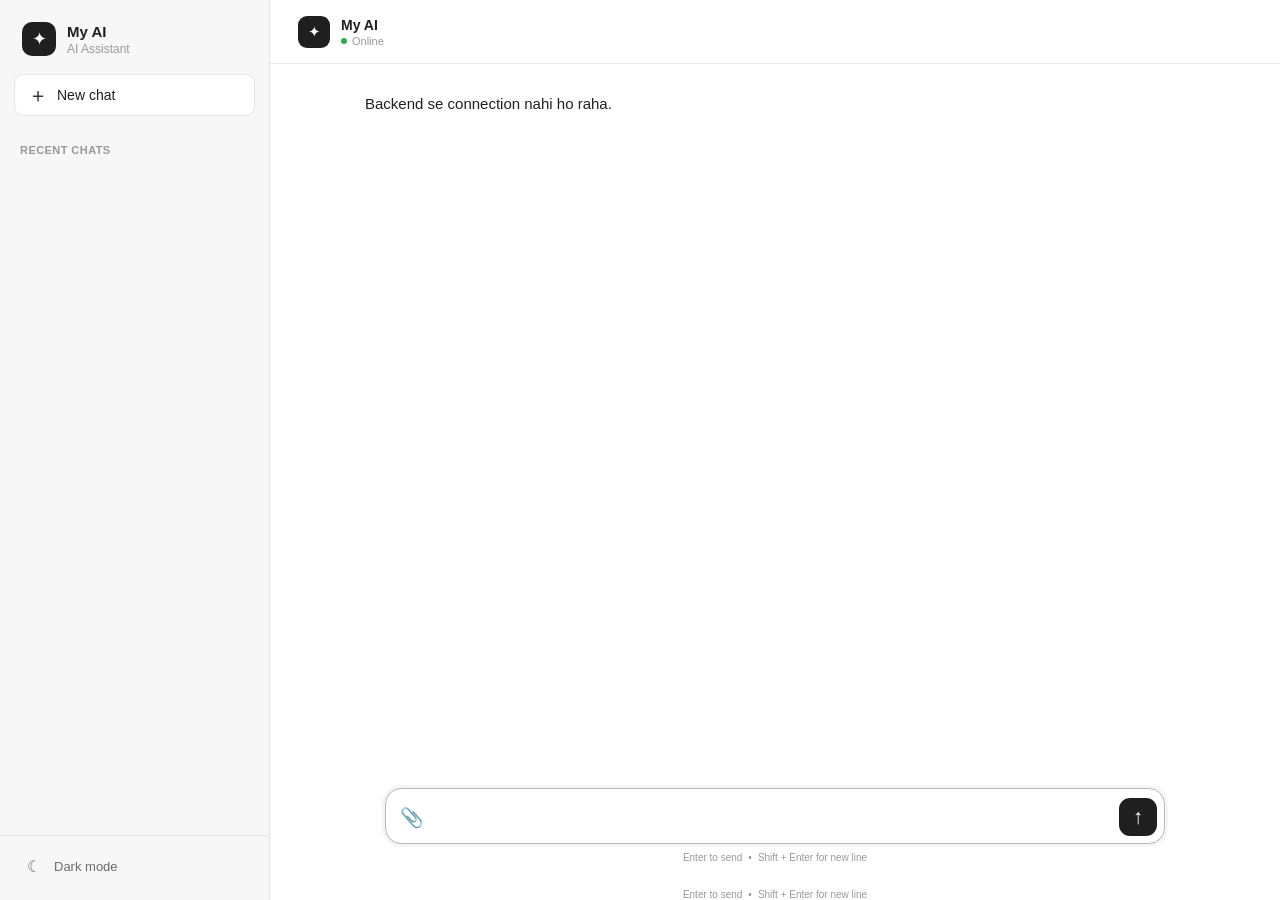
==== frontend/index.html @ a1590f0d "updatefile" ====
<!DOCTYPE html>
<html lang="en">

<head>
    <meta charset="UTF-8">
    <meta name="viewport" content="width=device-width, initial-scale=1.0">

    <title>My AI</title>

    <link rel="stylesheet" href="style.css">
</head>

<body>

<div class="app">

    <!-- SIDEBAR -->
    <aside class="sidebar">

        <div class="sidebar-top">

            <div class="brand">
                <div class="brand-icon">✦</div>

                <div>
                    <div class="brand-name">My AI</div>
                    <div class="brand-subtitle">AI Assistant</div>
                </div>
            </div>

            <button id="newChatButton" class="new-chat-button">
                <span>＋</span>
                <span>New chat</span>
            </button>

        </div>

        <div class="history-section">

            <div class="history-label">
                Recent chats
            </div>

            <div id="chatHistory" class="chat-history"></div>

        </div>

        <div class="sidebar-bottom">

            <button id="themeButton" class="sidebar-action">
                <span id="themeIcon">☾</span>
                <span id="themeText">Dark mode</span>
            </button>

        </div>

    </aside>


    <!-- MAIN -->
    <section class="chat-section">

        <!-- HEADER -->
        <header class="header">

            <div class="header-left">

                <div class="assistant-avatar">
                    ✦
                </div>

                <div>
                    <div class="header-title">
                        My AI
                    </div>

                    <div class="online-status">
                        <span class="status-dot"></span>
                        Online
                    </div>
                </div>

            </div>

        </header>


        <!-- CHAT -->
        <main id="chatBox" class="chat-box">

            <div class="welcome-container">

                <div class="welcome-icon">
                    ✦
                </div>

                <h1>How can I help you?</h1>

                <p>
                    Ask me anything, write code, explain concepts,
                    or help solve a problem.
                </p>

            </div>

        </main>


       <!-- INPUT -->
<div class="input-wrapper">

    <div
        class="image-preview-container"
        id="imagePreviewContainer">
    </div>

    <div class="input-container">

        <button
            id="attachButton"
            class="attach-button"
            type="button"
            aria-label="Upload image"
            title="Upload image">
            📎
        </button>

        <input
            type="file"
            id="imageInput"
            accept="image/png,image/jpeg,image/webp"
            hidden
        >

        <textarea
            id="messageInput"
            rows="1"
            placeholder="Message My AI..."
            autocomplete="off">
        </textarea>

        <button
            id="sendButton"
            class="send-button"
            type="button"
            aria-label="Send message">
            ↑
        </button>

    </div>

    <div class="input-hint">
        <span>Enter to send</span>
        <span>•</span>
        <span>Shift + Enter for new line</span>
    </div>

</div>

            <!-- HINT -->
            <div class="input-hint">
                <span>Enter to send</span>
                <span>•</span>
                <span>Shift + Enter for new line</span>
            </div>

        </div>

    </section>

</div>


<script src="script.js"></script>

</body>
</html>
---- frontend/style.css ----
/* =========================================
   MY AI - COMPLETE UI
========================================= */

* {
    box-sizing: border-box;
}

:root {
    --bg: #ffffff;
    --sidebar: #f7f7f8;
    --surface: #ffffff;
    --surface-soft: #f5f5f5;
    --border: #e5e5e5;
    --border-soft: #eeeeee;

    --text: #1f1f1f;
    --text-secondary: #6b6b6b;
    --text-muted: #999999;

    --accent: #1f1f1f;
    --accent-text: #ffffff;

    --user-bg: #f0f0f0;
    --ai-bg: transparent;

    --code-bg: #171717;
    --code-header: #222222;
    --code-text: #eeeeee;

    --shadow: 0 1px 3px rgba(0, 0, 0, 0.06);
}

body.dark {
    --bg: #212121;
    --sidebar: #171717;
    --surface: #212121;
    --surface-soft: #2a2a2a;
    --border: #353535;
    --border-soft: #303030;

    --text: #eeeeee;
    --text-secondary: #aaaaaa;
    --text-muted: #777777;

    --accent: #eeeeee;
    --accent-text: #171717;

    --user-bg: #303030;
    --ai-bg: transparent;

    --code-bg: #111111;
    --code-header: #1c1c1c;
    --code-text: #eeeeee;

    --shadow: none;
}


/* =========================================
   BODY
========================================= */

html,
body {
    width: 100%;
    height: 100%;
    margin: 0;
    padding: 0;
}

body {
    font-family:
        Inter,
        -apple-system,
        BlinkMacSystemFont,
        "Segoe UI",
        Roboto,
        Helvetica,
        Arial,
        sans-serif;

    background: var(--bg);
    color: var(--text);

    overflow: hidden;

    transition:
        background 0.2s ease,
        color 0.2s ease;
}


/* =========================================
   APP
========================================= */

.app {
    width: 100%;
    height: 100vh;

    display: flex;

    background: var(--bg);
}


/* =========================================
   SIDEBAR
========================================= */

.sidebar {
    width: 270px;
    height: 100vh;

    flex-shrink: 0;

    display: flex;
    flex-direction: column;

    background: var(--sidebar);

    border-right: 1px solid var(--border);

    transition:
        background 0.2s ease,
        border-color 0.2s ease;
}

.sidebar-top {
    padding: 18px 14px 12px;
}


/* =========================================
   BRAND
========================================= */

.brand {
    display: flex;
    align-items: center;

    gap: 11px;

    padding: 4px 8px 18px;
}

.brand-icon {
    width: 34px;
    height: 34px;

    display: flex;
    align-items: center;
    justify-content: center;

    border-radius: 10px;

    background: var(--accent);
    color: var(--accent-text);

    font-size: 18px;
}

.brand-name {
    font-size: 15px;
    font-weight: 650;

    color: var(--text);
}

.brand-subtitle {
    margin-top: 2px;

    font-size: 12px;

    color: var(--text-muted);
}


/* =========================================
   NEW CHAT
========================================= */

.new-chat-button {
    width: 100%;
    height: 42px;

    display: flex;
    align-items: center;

    gap: 9px;

    padding: 0 13px;

    border: 1px solid var(--border);
    border-radius: 9px;

    background: var(--surface);

    color: var(--text);

    font-size: 14px;
    font-weight: 500;

    cursor: pointer;

    transition:
        background 0.15s ease,
        border-color 0.15s ease,
        transform 0.1s ease;
}

.new-chat-button:hover {
    background: var(--surface-soft);
}

.new-chat-button:active {
    transform: scale(0.99);
}

.new-chat-button span:first-child {
    font-size: 20px;
    line-height: 1;
}


/* =========================================
   HISTORY
========================================= */

.history-section {
    flex: 1;

    min-height: 0;

    padding: 8px 10px;

    overflow: hidden;
}

.history-label {
    padding: 8px 10px;

    color: var(--text-muted);

    font-size: 11px;
    font-weight: 650;

    text-transform: uppercase;
    letter-spacing: 0.04em;
}

.chat-history {
    height: calc(100% - 32px);

    overflow-y: auto;

    padding: 0 2px;
}

.chat-history-item {
    width: 100%;

    padding: 10px 11px;

    margin-bottom: 2px;

    border-radius: 8px;

    color: var(--text-secondary);

    font-size: 13px;

    white-space: nowrap;
    overflow: hidden;
    text-overflow: ellipsis;

    cursor: pointer;

    transition:
        background 0.15s ease,
        color 0.15s ease;
}

.chat-history-item:hover {
    background: var(--surface-soft);
    color: var(--text);
}

.chat-history-item.active {
    background: var(--surface-soft);
    color: var(--text);
    font-weight: 500;
}


/* =========================================
   SIDEBAR BOTTOM
========================================= */

.sidebar-bottom {
    padding: 10px 14px 14px;

    border-top: 1px solid var(--border);
}

.sidebar-action {
    width: 100%;

    height: 40px;

    display: flex;
    align-items: center;

    gap: 10px;

    padding: 0 10px;

    border: none;
    border-radius: 8px;

    background: transparent;

    color: var(--text-secondary);

    font-size: 13px;

    cursor: pointer;

    text-align: left;
}

.sidebar-action:hover {
    background: var(--surface-soft);
    color: var(--text);
}

#themeIcon {
    width: 20px;

    text-align: center;

    font-size: 16px;
}


/* =========================================
   MAIN CHAT
========================================= */

.chat-section {
    flex: 1;

    min-width: 0;

    height: 100vh;

    display: flex;
    flex-direction: column;

    background: var(--bg);
}


/* =========================================
   HEADER
========================================= */

.header {
    height: 64px;

    flex-shrink: 0;

    display: flex;
    align-items: center;

    padding: 0 28px;

    border-bottom: 1px solid var(--border);

    background: var(--surface);
}

.header-left {
    display: flex;
    align-items: center;

    gap: 11px;
}

.assistant-avatar {
    width: 32px;
    height: 32px;

    display: flex;
    align-items: center;
    justify-content: center;

    border-radius: 9px;

    background: var(--accent);
    color: var(--accent-text);

    font-size: 15px;
}

.header-title {
    font-size: 14px;
    font-weight: 600;
}

.online-status {
    display: flex;
    align-items: center;

    gap: 5px;

    margin-top: 2px;

    color: var(--text-muted);

    font-size: 11px;
}

.status-dot {
    width: 6px;
    height: 6px;

    border-radius: 50%;

    background: #35a854;
}


/* =========================================
   CHAT BOX
========================================= */

.chat-box {
    flex: 1;

    min-height: 0;

    overflow-y: auto;

    padding: 28px 24px 40px;

    background: var(--bg);
}


/* =========================================
   WELCOME
========================================= */

.welcome-container {
    width: min(680px, 100%);

    margin: 16vh auto 0;

    text-align: center;
}

.welcome-icon {
    width: 48px;
    height: 48px;

    display: flex;
    align-items: center;
    justify-content: center;

    margin: 0 auto 18px;

    border-radius: 14px;

    background: var(--accent);
    color: var(--accent-text);

    font-size: 22px;
}

.welcome-container h1 {
    margin: 0;

    font-size: 28px;
    line-height: 1.2;

    letter-spacing: -0.02em;
}

.welcome-container p {
    margin: 10px auto 0;

    max-width: 500px;

    color: var(--text-secondary);

    font-size: 14px;
    line-height: 1.6;
}


/* =========================================
   MESSAGE
========================================= */

.message {
    width: min(820px, 100%);

    margin: 0 auto 18px;

    font-size: 15px;

    line-height: 1.62;

    word-break: break-word;
}

.user-message {
    width: fit-content;
    max-width: min(720px, 85%);

    margin-left: auto;
    margin-right: max(0px, calc((100% - 820px) / 2));

    padding: 10px 14px;

    border-radius: 15px;

    background: var(--user-bg);

    color: var(--text);
}

.ai-message {
    padding: 0;

    background: var(--ai-bg);

    color: var(--text);
}


/* =========================================
   INPUT WRAPPER
========================================= */

.input-wrapper {
    flex-shrink: 0;

    width: min(820px, 100%);

    margin: 0 auto;

    padding: 8px 20px 18px;

    background: var(--bg);
}


/* =========================================
   IMAGE PREVIEW CONTAINER
========================================= */

.image-preview-container {
    margin-bottom: 8px;

    display: none;
}

.image-preview-container.has-image {
    display: block;
}


/* =========================================
   IMAGE PREVIEW
========================================= */

.image-preview {
    width: fit-content;
    max-width: 320px;

    display: flex;
    align-items: center;

    gap: 9px;

    padding: 7px;

    border: 1px solid var(--border);

    border-radius: 10px;

    background: var(--surface);

    box-shadow: var(--shadow);
}

.image-preview img {
    width: 54px;
    height: 54px;

    object-fit: cover;

    border-radius: 7px;

    display: block;
}

.image-preview-info {
    min-width: 0;

    display: flex;
    align-items: center;

    gap: 8px;
}

.image-preview-info span {
    max-width: 180px;

    overflow: hidden;

    white-space: nowrap;

    text-overflow: ellipsis;

    color: var(--text-secondary);

    font-size: 12px;
}


/* =========================================
   REMOVE IMAGE BUTTON
========================================= */

#removeImageButton {
    width: 26px;
    height: 26px;

    flex-shrink: 0;

    display: flex;
    align-items: center;
    justify-content: center;

    border: none;

    border-radius: 50%;

    background: var(--surface-soft);

    color: var(--text-secondary);

    font-size: 18px;

    line-height: 1;

    cursor: pointer;

    transition:
        background 0.15s ease,
        color 0.15s ease;
}

#removeImageButton:hover {
    background: var(--border);

    color: var(--text);
}


/* =========================================
   INPUT CONTAINER
========================================= */

.input-container {
    min-height: 54px;

    display: flex;
    align-items: flex-end;

    gap: 7px;

    padding: 7px;

    border: 1px solid var(--border);

    border-radius: 16px;

    background: var(--surface);

    box-shadow: var(--shadow);

    transition:
        border-color 0.15s ease,
        box-shadow 0.15s ease;
}

.input-container:focus-within {
    border-color: #b8b8b8;

    box-shadow:
        0 0 0 3px rgba(128, 128, 128, 0.08);
}


/* =========================================
   IMAGE ATTACH BUTTON
========================================= */

.attach-button {
    width: 38px;
    height: 38px;

    flex-shrink: 0;

    display: flex;
    align-items: center;
    justify-content: center;

    border: none;

    border-radius: 11px;

    background: transparent;

    color: var(--text-secondary);

    font-size: 19px;

    cursor: pointer;

    transition:
        background 0.15s ease,
        color 0.15s ease,
        transform 0.1s ease;
}

.attach-button:hover {
    background: var(--surface-soft);

    color: var(--text);
}

.attach-button:active {
    transform: scale(0.94);
}


/* =========================================
   MESSAGE TEXTAREA
========================================= */

#messageInput {
    flex: 1;

    min-width: 0;

    min-height: 38px;
    max-height: 160px;

    resize: none;

    padding: 9px 0;

    border: none;

    outline: none;

    background: transparent;

    color: var(--text);

    font-family: inherit;

    font-size: 15px;

    line-height: 1.45;
}

#messageInput::placeholder {
    color: var(--text-muted);
}


/* =========================================
   SEND BUTTON
========================================= */

.send-button {
    width: 38px;
    height: 38px;

    flex-shrink: 0;

    display: flex;
    align-items: center;
    justify-content: center;

    border: none;

    border-radius: 11px;

    background: var(--accent);

    color: var(--accent-text);

    font-size: 21px;

    font-weight: 500;

    cursor: pointer;

    transition:
        opacity 0.15s ease,
        transform 0.1s ease;
}

.send-button:hover {
    opacity: 0.82;
}

.send-button:active {
    transform: scale(0.95);
}

.send-button:disabled {
    opacity: 0.45;

    cursor: not-allowed;
}


/* =========================================
   INPUT HINT
========================================= */

.input-hint {
    display: flex;

    justify-content: center;

    gap: 6px;

    margin-top: 8px;

    color: var(--text-muted);

    font-size: 10px;
}


/* =========================================
   THINKING
========================================= */

.thinking-message {
    display: flex;

    align-items: center;

    gap: 5px;

    min-height: 28px;
}

.thinking-text {
    margin-left: 5px;

    color: var(--text-secondary);

    font-size: 13px;
}

.thinking-dot {
    width: 6px;
    height: 6px;

    border-radius: 50%;

    background: var(--text-secondary);

    animation: thinking 1.2s infinite ease-in-out;
}

.thinking-dot:nth-child(2) {
    animation-delay: 0.15s;
}

.thinking-dot:nth-child(3) {
    animation-delay: 0.30s;
}

@keyframes thinking {

    0%,
    60%,
    100% {
        opacity: 0.25;
        transform: translateY(0);
    }

    30% {
        opacity: 1;
        transform: translateY(-3px);
    }
}


/* =========================================
   MARKDOWN
========================================= */

.ai-message p {
    margin: 0 0 12px;
}

.ai-message p:last-child {
    margin-bottom: 0;
}

.ai-message strong {
    font-weight: 650;
}

.ai-message h1,
.ai-message h2,
.ai-message h3 {
    margin: 22px 0 9px;

    line-height: 1.3;
}

.ai-message h1 {
    font-size: 23px;
}

.ai-message h2 {
    font-size: 19px;
}

.ai-message h3 {
    font-size: 16px;
}

.ai-message ul,
.ai-message ol {
    margin: 8px 0 14px;

    padding-left: 24px;
}

.ai-message li {
    margin: 4px 0;

    padding-left: 3px;
}

.inline-code {
    padding: 2px 6px;

    border-radius: 5px;

    background: var(--surface-soft);

    font-family:
        Consolas,
        Monaco,
        "Courier New",
        monospace;

    font-size: 0.9em;
}


/* =========================================
   CODE BLOCK
========================================= */

.code-block {
    width: 100%;

    margin: 13px 0 16px;

    overflow: hidden;

    border: 1px solid #303030;

    border-radius: 10px;

    background: var(--code-bg);

    box-shadow:
        0 2px 8px rgba(0, 0, 0, 0.08);
}

.code-header {
    height: 38px;

    display: flex;

    align-items: center;

    justify-content: space-between;

    padding: 0 10px 0 13px;

    background: var(--code-header);

    border-bottom: 1px solid #303030;
}

.code-language {
    color: #a8a8a8;

    font-family:
        Inter,
        sans-serif;

    font-size: 11px;

    text-transform: lowercase;
}

.copy-code-button {
    height: 27px;

    display: inline-flex;

    align-items: center;

    padding: 0 9px;

    border: 1px solid #494949;

    border-radius: 6px;

    background: #303030;

    color: #e5e5e5;

    font-family: inherit;

    font-size: 11px;

    font-weight: 500;

    cursor: pointer;

    transition:
        background 0.15s ease,
        border-color 0.15s ease;
}

.copy-code-button:hover {
    background: #3b3b3b;

    border-color: #5b5b5b;
}

.copy-code-button.copied {
    background: #303030;

    color: #8fd694;
}

.code-block pre {
    margin: 0;

    padding: 15px 16px;

    overflow-x: auto;
}

.code-block code {
    display: block;

    color: var(--code-text);

    font-family:
        Consolas,
        Monaco,
        "Courier New",
        monospace;

    font-size: 13px;

    line-height: 1.58;

    white-space: pre;
}


/* =========================================
   SCROLLBARS
========================================= */

.chat-box::-webkit-scrollbar,
.chat-history::-webkit-scrollbar,
.code-block pre::-webkit-scrollbar {
    width: 7px;

    height: 7px;
}

.chat-box::-webkit-scrollbar-thumb,
.chat-history::-webkit-scrollbar-thumb,
.code-block pre::-webkit-scrollbar-thumb {
    background: #bdbdbd;

    border-radius: 10px;
}

body.dark .chat-box::-webkit-scrollbar-thumb,
body.dark .chat-history::-webkit-scrollbar-thumb {
    background: #444444;
}


/* =========================================
   MOBILE
========================================= */

@media (max-width: 760px) {

    .sidebar {
        width: 220px;
    }

    .header {
        padding: 0 17px;
    }

    .chat-box {
        padding: 22px 15px 30px;
    }

    .input-wrapper {
        padding-left: 12px;
        padding-right: 12px;
    }

    .message {
        font-size: 14px;
    }

    .user-message {
        max-width: 88%;
    }

    .welcome-container {
        margin-top: 12vh;
    }

    .welcome-container h1 {
        font-size: 24px;
    }

    .image-preview {
        max-width: 280px;
    }
}


@media (max-width: 560px) {

    .sidebar {
        display: none;
    }

    .header {
        height: 58px;
    }

    .chat-box {
        padding-left: 12px;
        padding-right: 12px;
    }

    .input-wrapper {
        width: 100%;

        padding-bottom: 10px;
    }

    .input-hint {
        display: none;
    }

    .input-container {
        gap: 5px;

        padding: 6px;
    }

    .attach-button,
    .send-button {
        width: 36px;
        height: 36px;
    }

    #messageInput {
        font-size: 14px;
    }

    .image-preview {
        max-width: 250px;
    }

    .image-preview img {
        width: 48px;
        height: 48px;
    }

    .image-preview-info span {
        max-width: 130px;
    }
}


/* =========================================
   CHAT HISTORY - 3 DOT MENU
========================================= */

.chat-history-item {
    position: relative;
    display: flex;
    align-items: center;
    justify-content: space-between;
    gap: 6px;

    padding: 0;
    margin-bottom: 2px;

    min-height: 40px;

    color: var(--text-secondary);
    font-size: 13px;

    white-space: nowrap;
}

/* Chat title */

.chat-history-title {
    flex: 1;
    min-width: 0;

    padding: 10px 8px 10px 11px;

    overflow: hidden;
    text-overflow: ellipsis;
    white-space: nowrap;

    cursor: pointer;
}

/* =========================================
   THREE DOT BUTTON
========================================= */

.chat-menu-button {
    width: 30px;
    height: 30px;

    flex-shrink: 0;

    display: flex;
    align-items: center;
    justify-content: center;

    margin-right: 5px;

    border: none;
    border-radius: 7px;

    background: transparent;
    color: var(--text-secondary);

    font-size: 18px;
    line-height: 1;

    cursor: pointer;

    opacity: 0;

    transition:
        opacity 0.15s ease,
        background 0.15s ease,
        color 0.15s ease;
}

/* Show 3 dots when hovering chat */

.chat-history-item:hover .chat-menu-button,
.chat-menu-button:focus {
    opacity: 1;
}

.chat-menu-button:hover {
    background: var(--border);
    color: var(--text);
}

/* Active chat */

.chat-history-item.active .chat-menu-button {
    opacity: 1;
}

/* =========================================
   CHAT MENU DROPDOWN
========================================= */

.chat-context-menu {
    position: absolute;

    top: calc(100% - 2px);
    right: 5px;

    z-index: 1000;

    width: 150px;

    padding: 5px;

    border: 1px solid var(--border);

    border-radius: 9px;

    background: var(--surface);

    box-shadow:
        0 8px 25px rgba(0, 0, 0, 0.12);

    animation: chatMenuAppear 0.12s ease;
}

@keyframes chatMenuAppear {
    from {
        opacity: 0;
        transform: translateY(-3px);
    }

    to {
        opacity: 1;
        transform: translateY(0);
    }
}

/* =========================================
   MENU BUTTONS
========================================= */

.chat-context-menu button {
    width: 100%;
    height: 34px;

    display: flex;
    align-items: center;

    gap: 9px;

    padding: 0 9px;

    border: none;
    border-radius: 6px;

    background: transparent;

    color: var(--text);

    font-family: inherit;
    font-size: 13px;

    cursor: pointer;

    text-align: left;
}

.chat-context-menu button:hover {
    background: var(--surface-soft);
}

/* Rename */

.chat-context-menu .rename-chat-button {
    color: var(--text);
}

/* Delete */

.chat-context-menu .delete-chat-button {
    color: #d64545;
}

.chat-context-menu .delete-chat-button:hover {
    background: rgba(214, 69, 69, 0.08);
}

/* =========================================
   RENAME INPUT
========================================= */

.chat-rename-input {
    width: 100%;

    min-width: 0;

    height: 32px;

    padding: 0 8px;

    border: 1px solid var(--border);

    border-radius: 6px;

    outline: none;

    background: var(--surface);

    color: var(--text);

    font-family: inherit;

    font-size: 13px;
}

.chat-rename-input:focus {
    border-color: #aaa;

    box-shadow:
        0 0 0 2px rgba(128, 128, 128, 0.08);
}

/* =========================================
   DARK MODE
========================================= */

body.dark .chat-context-menu {
    box-shadow:
        0 10px 30px rgba(0, 0, 0, 0.45);
}

body.dark .chat-menu-button:hover {
    background: #383838;
}

body.dark .chat-context-menu .delete-chat-button {
    color: #ff7777;
}

/* =========================================
   MOBILE
========================================= */

@media (max-width: 560px) {

    .chat-menu-button {
        opacity: 1;
    }

    .chat-context-menu {
        right: 4px;
    }
}
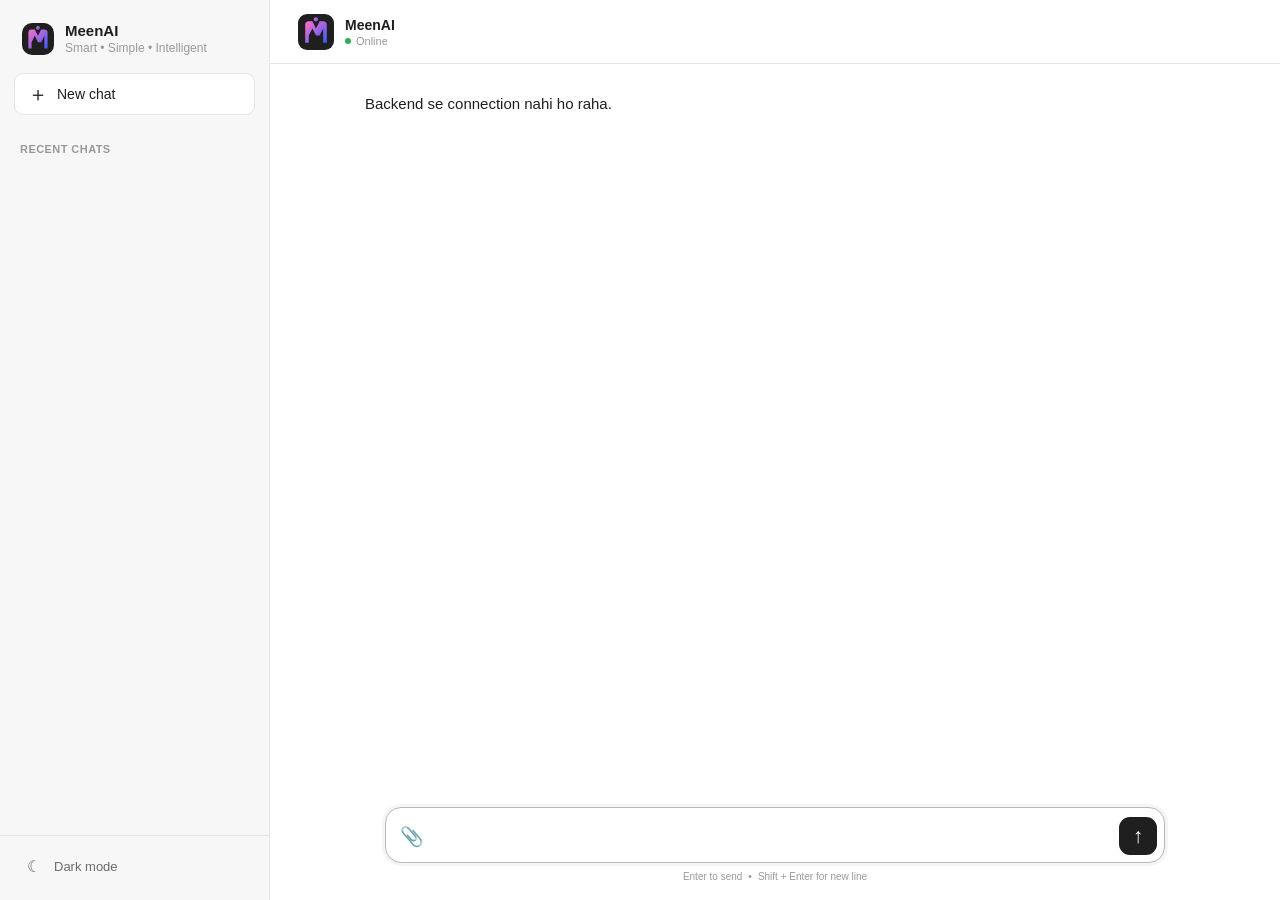
==== commit 27f4654d: "newone" ====
--- a/frontend/index.html
+++ b/frontend/index.html
@@ -5,7 +5,8 @@
     <meta charset="UTF-8">
     <meta name="viewport" content="width=device-width, initial-scale=1.0">
 
-    <title>My AI</title>
+    <title>MeenAI</title>
+    <link rel="icon" href="data:image/svg+xml,<svg xmlns='http://www.w3.org/2000/svg' viewBox='0 0 100 100'><defs><linearGradient id='g' x1='0%25' y1='0%25' x2='100%25' y2='100%25'><stop offset='0%25' stop-color='%23ff6ec7'/><stop offset='100%25' stop-color='%233d5afe'/></linearGradient></defs><path d='M20 80 L20 30 Q20 20 30 20 L40 20 L50 40 L60 20 L70 20 Q80 20 80 30 L80 80 L70 80 L70 40 L60 60 L50 60 L40 40 L30 60 L30 80 Z' fill='url(%23g)'/></svg>">
 
     <link rel="stylesheet" href="style.css">
 </head>
@@ -20,11 +21,21 @@
         <div class="sidebar-top">
 
             <div class="brand">
-                <div class="brand-icon">✦</div>
+                <!-- SVG Logo -->
+                <svg class="brand-icon" viewBox="0 0 100 100" xmlns="http://www.w3.org/2000/svg">
+                    <defs>
+                        <linearGradient id="grad1" x1="0%" y1="0%" x2="100%" y2="100%">
+                            <stop offset="0%" style="stop-color:#ff6ec7;stop-opacity:1" />
+                            <stop offset="100%" style="stop-color:#3d5afe;stop-opacity:1" />
+                        </linearGradient>
+                    </defs>
+                    <path d="M20 80 L20 30 Q20 20 30 20 L40 20 L50 40 L60 20 L70 20 Q80 20 80 30 L80 80 L70 80 L70 40 L60 60 L50 60 L40 40 L30 60 L30 80 Z" fill="url(#grad1)"/>
+                    <circle cx="50" cy="15" r="6" fill="url(#grad1)"/>
+                </svg>
 
                 <div>
-                    <div class="brand-name">My AI</div>
-                    <div class="brand-subtitle">AI Assistant</div>
+                    <div class="brand-name">MeenAI</div>
+                    <div class="brand-subtitle">Smart • Simple • Intelligent</div>
                 </div>
             </div>
 
@@ -65,13 +76,21 @@
 
             <div class="header-left">
 
-                <div class="assistant-avatar">
-                    ✦
-                </div>
+                <!-- SVG Logo Header -->
+                <svg class="assistant-avatar" viewBox="0 0 100 100" xmlns="http://www.w3.org/2000/svg">
+                    <defs>
+                        <linearGradient id="grad2" x1="0%" y1="0%" x2="100%" y2="100%">
+                            <stop offset="0%" style="stop-color:#ff6ec7;stop-opacity:1" />
+                            <stop offset="100%" style="stop-color:#3d5afe;stop-opacity:1" />
+                        </linearGradient>
+                    </defs>
+                    <path d="M20 80 L20 30 Q20 20 30 20 L40 20 L50 40 L60 20 L70 20 Q80 20 80 30 L80 80 L70 80 L70 40 L60 60 L50 60 L40 40 L30 60 L30 80 Z" fill="url(#grad2)"/>
+                    <circle cx="50" cy="15" r="6" fill="url(#grad2)"/>
+                </svg>
 
                 <div>
                     <div class="header-title">
-                        My AI
+                        MeenAI
                     </div>
 
                     <div class="online-status">
@@ -90,9 +109,17 @@
 
             <div class="welcome-container">
 
-                <div class="welcome-icon">
-                    ✦
-                </div>
+                <!-- SVG Logo Welcome -->
+                <svg class="welcome-icon" viewBox="0 0 100 100" xmlns="http://www.w3.org/2000/svg">
+                    <defs>
+                        <linearGradient id="grad3" x1="0%" y1="0%" x2="100%" y2="100%">
+                            <stop offset="0%" style="stop-color:#ff6ec7;stop-opacity:1" />
+                            <stop offset="100%" style="stop-color:#3d5afe;stop-opacity:1" />
+                        </linearGradient>
+                    </defs>
+                    <path d="M20 80 L20 30 Q20 20 30 20 L40 20 L50 40 L60 20 L70 20 Q80 20 80 30 L80 80 L70 80 L70 40 L60 60 L50 60 L40 40 L30 60 L30 80 Z" fill="url(#grad3)"/>
+                    <circle cx="50" cy="15" r="6" fill="url(#grad3)"/>
+                </svg>
 
                 <h1>How can I help you?</h1>
 
@@ -106,58 +133,49 @@
         </main>
 
 
-       <!-- INPUT -->
-<div class="input-wrapper">
+        <!-- INPUT -->
+        <div class="input-wrapper">
 
-    <div
-        class="image-preview-container"
-        id="imagePreviewContainer">
-    </div>
+            <div
+                class="image-preview-container"
+                id="imagePreviewContainer">
+            </div>
 
-    <div class="input-container">
+            <div class="input-container">
 
-        <button
-            id="attachButton"
-            class="attach-button"
-            type="button"
-            aria-label="Upload image"
-            title="Upload image">
-            📎
-        </button>
+                <button
+                    id="attachButton"
+                    class="attach-button"
+                    type="button"
+                    aria-label="Upload image"
+                    title="Upload image">
+                    📎
+                </button>
 
-        <input
-            type="file"
-            id="imageInput"
-            accept="image/png,image/jpeg,image/webp"
-            hidden
-        >
+                <input
+                    type="file"
+                    id="imageInput"
+                    accept="image/png,image/jpeg,image/webp"
+                    hidden
+                >
 
-        <textarea
-            id="messageInput"
-            rows="1"
-            placeholder="Message My AI..."
-            autocomplete="off">
-        </textarea>
+                <textarea
+                    id="messageInput"
+                    rows="1"
+                    placeholder="Message MeenAI..."
+                    autocomplete="off">
+                </textarea>
 
-        <button
-            id="sendButton"
-            class="send-button"
-            type="button"
-            aria-label="Send message">
-            ↑
-        </button>
+                <button
+                    id="sendButton"
+                    class="send-button"
+                    type="button"
+                    aria-label="Send message">
+                    ↑
+                </button>
 
-    </div>
+            </div>
 
-    <div class="input-hint">
-        <span>Enter to send</span>
-        <span>•</span>
-        <span>Shift + Enter for new line</span>
-    </div>
-
-</div>
-
-            <!-- HINT -->
             <div class="input-hint">
                 <span>Enter to send</span>
                 <span>•</span>
--- a/frontend/style.css
+++ b/frontend/style.css
@@ -1466,4 +1466,23 @@
     .chat-context-menu {
         right: 4px;
     }
+}
+
+/* SVG Logo Styling */
+.brand-icon {
+    width: 32px;
+    height: 32px;
+    flex-shrink: 0;
+}
+
+.assistant-avatar {
+    width: 36px;
+    height: 36px;
+    flex-shrink: 0;
+}
+
+.welcome-icon {
+    width: 80px;
+    height: 80px;
+    margin-bottom: 15px;
 }
